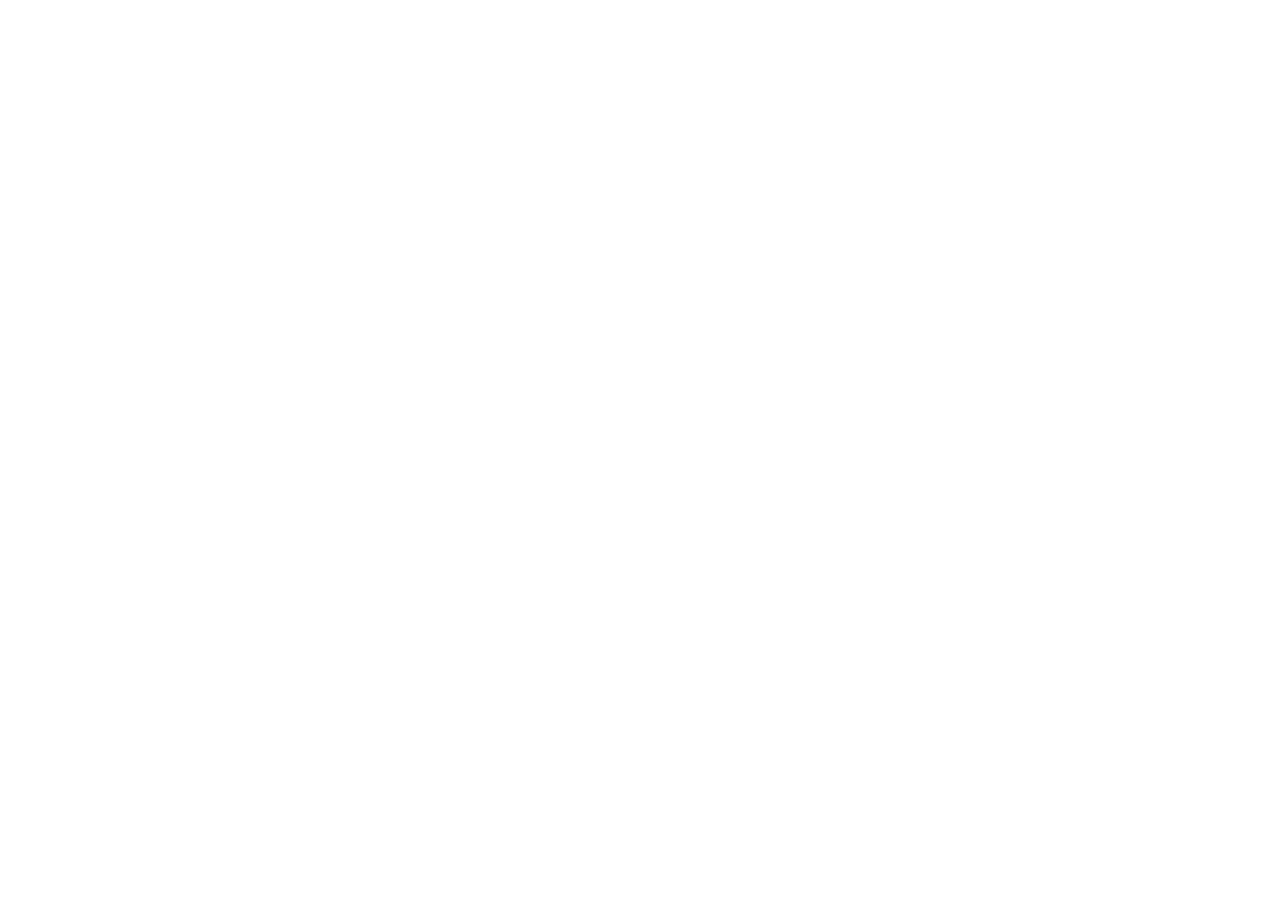
==== profile.html @ 712117a3 "created the plan for my html page using comments" ====
<!DOCTYPE html>
<html lang="en">
<head>
    <meta charset="UTF-8">
    <meta name="viewport" content="width=device-width, initial-scale=1.0">
    <title>Samir Djaafer, Future DevOps Engineer</title>
</head>
<body>
    <!-- Start of top div -->
    <!-- Image of me, centered -->
    <!-- My name in h1 -->
    <!-- My description in h2 -->
    <!-- Paragraph about me in p -->
    <!-- End of top div -->

    <!-- Start 2nd div, technologies section -->
    <!-- h2 tag saying technologies -->
    <!-- div for holding and flexing the 2 unordered lists -->
    <!-- first unordered list, backend technologies with list 3 items -->
    <!-- second unordered list, frontend technologies with 3 list items -->
    <!-- close div for flexing the 2 lists -->
    <!-- close 2nd div -->

    <!-- start 3rd div, hobbies section -->
    <!-- h2 saying favorite hobbies -->
    <!-- table with no headings, 3 rows and 2 columns per row, first column will colspan-1 for the image, second column will colspan-3 for the text -->
        <!-- The right column will have a h3 for the hobby name and a p for the paragraph about that hobby -->
    <!-- close 3rd div -->

</body>
</html>
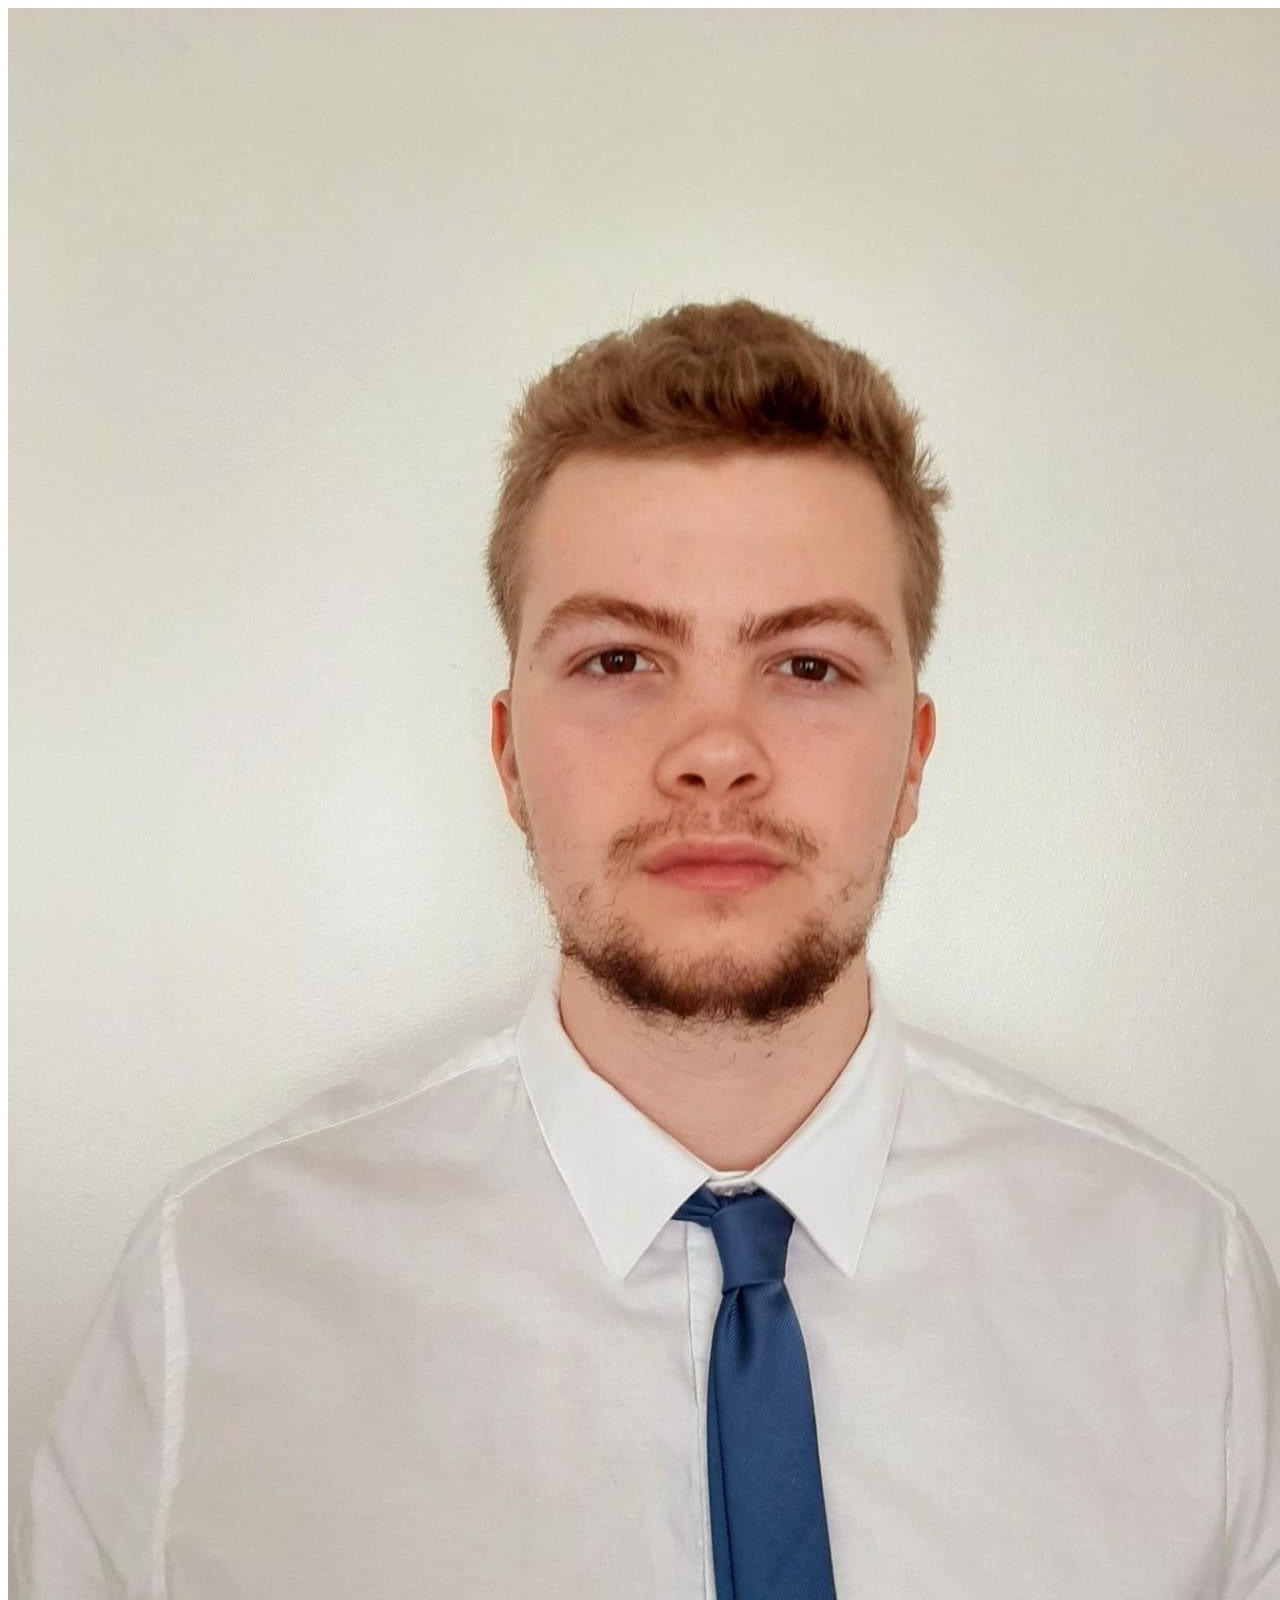
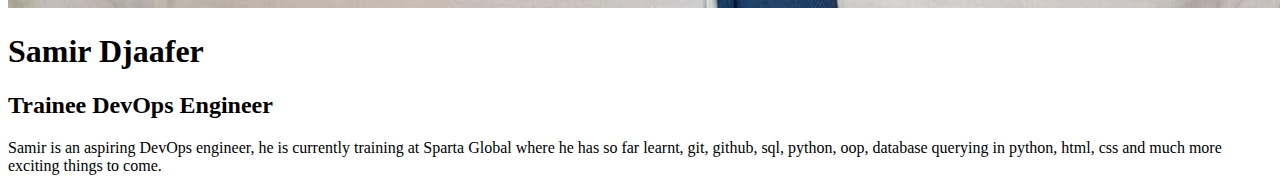
==== commit 5d085be3: "started writing the html for my first div" ====
--- a/profile.html
+++ b/profile.html
@@ -6,12 +6,12 @@
     <title>Samir Djaafer, Future DevOps Engineer</title>
 </head>
 <body>
-    <!-- Start of top div -->
-    <!-- Image of me, centered -->
-    <!-- My name in h1 -->
-    <!-- My description in h2 -->
-    <!-- Paragraph about me in p -->
-    <!-- End of top div -->
+    <div class="top-div">
+        <img id="samir" src="samir.jpeg" alt="A picture of Samir">
+        <h1>Samir Djaafer</h1>
+        <h2>Trainee DevOps Engineer</h2>
+        <p>Samir is an aspiring DevOps engineer, he is currently training at Sparta Global where he has so far learnt, git, github, sql, python, oop, database querying in python, html, css and much more exciting things to come.</p>
+    </div>
 
     <!-- Start 2nd div, technologies section -->
     <!-- h2 tag saying technologies -->
@@ -27,5 +27,9 @@
         <!-- The right column will have a h3 for the hobby name and a p for the paragraph about that hobby -->
     <!-- close 3rd div -->
 
+    <!-- footer section open -->
+    <!-- 3 icons spaced out using flexbox -->
+    <!-- footer section closed -->
+
 </body>
 </html>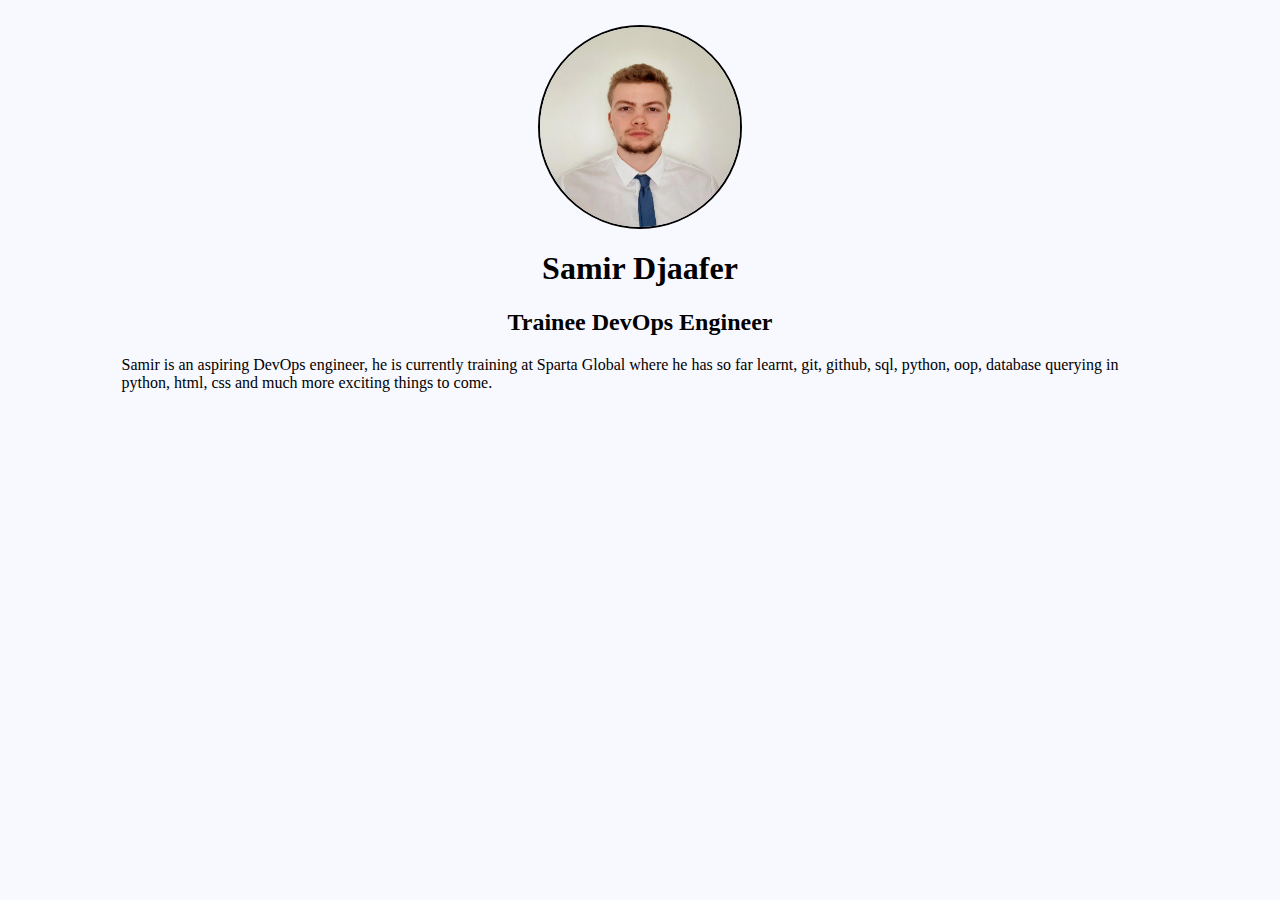
==== commit 2ec4b949: "css style file added and changed the look of the first div" ====
--- a/profile.html
+++ b/profile.html
@@ -4,6 +4,7 @@
     <meta charset="UTF-8">
     <meta name="viewport" content="width=device-width, initial-scale=1.0">
     <title>Samir Djaafer, Future DevOps Engineer</title>
+    <link rel="stylesheet" type="text/css" href="samir.css">
 </head>
 <body>
     <div class="top-div">
--- a/samir.css
+++ b/samir.css
@@ -0,0 +1,29 @@
+body{
+    width: 90%;
+    margin: auto;
+    background-color: ghostwhite;
+    margin-top: 25px;
+}
+
+.top-div{
+    width: 100%;
+}
+
+.top-div h1, .top-div h2 {
+    text-align: center;
+}
+
+.top-div p{
+    width: 90%;
+    margin: 0% 5%;
+}
+
+.top-div img{
+    width: 200px;
+    height: 200px;
+    display: block;
+    margin-left: auto;
+    margin-right: auto;
+    border-radius: 50%;
+    border: black 2px solid;
+}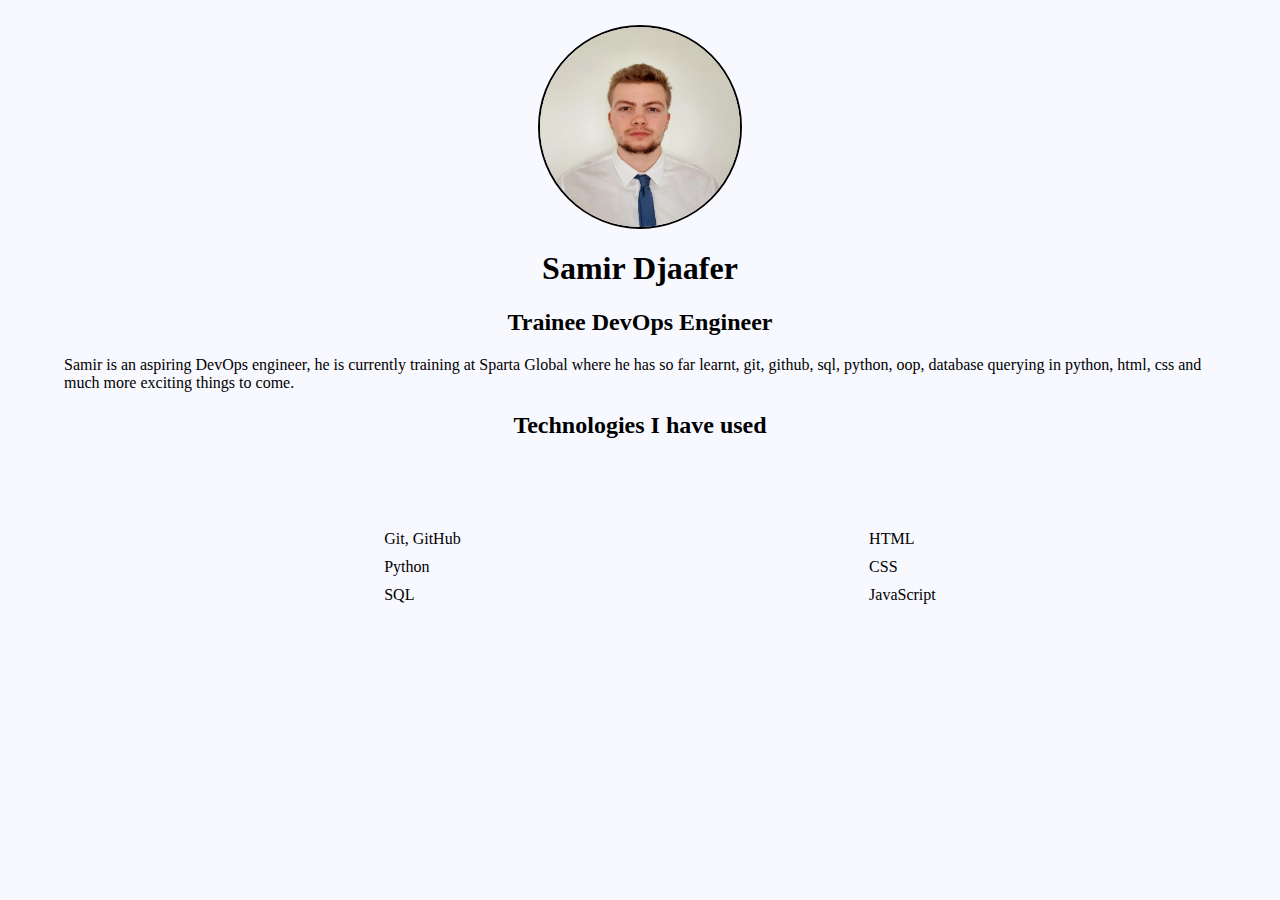
==== commit f2486d45: "some more styling added for 2nd section the flexbox is done, overall more colour and font, padding m" ====
--- a/profile.html
+++ b/profile.html
@@ -8,19 +8,27 @@
 </head>
 <body>
     <div class="top-div">
-        <img id="samir" src="samir.jpeg" alt="A picture of Samir">
+        <img src="samir.jpeg" alt="A picture of Samir">
         <h1>Samir Djaafer</h1>
         <h2>Trainee DevOps Engineer</h2>
         <p>Samir is an aspiring DevOps engineer, he is currently training at Sparta Global where he has so far learnt, git, github, sql, python, oop, database querying in python, html, css and much more exciting things to come.</p>
     </div>
 
-    <!-- Start 2nd div, technologies section -->
-    <!-- h2 tag saying technologies -->
-    <!-- div for holding and flexing the 2 unordered lists -->
-    <!-- first unordered list, backend technologies with list 3 items -->
-    <!-- second unordered list, frontend technologies with 3 list items -->
-    <!-- close div for flexing the 2 lists -->
-    <!-- close 2nd div -->
+    <div class ="technologies-div">
+        <h2>Technologies I have used</h2>
+        <div class="technologies-flex">
+            <ul>
+                <li>Git, GitHub</li>
+                <li>Python</li>
+                <li>SQL</li>
+            </ul>
+            <ul>
+                <li>HTML</li>
+                <li>CSS</li>
+                <li>JavaScript</li>
+            </ul>
+        </div>
+    </div>
 
     <!-- start 3rd div, hobbies section -->
     <!-- h2 saying favorite hobbies -->
--- a/samir.css
+++ b/samir.css
@@ -1,15 +1,17 @@
 body{
-    width: 90%;
+    width: 100%;
     margin: auto;
     background-color: ghostwhite;
     margin-top: 25px;
+
 }
 
 .top-div{
     width: 100%;
+    margin: auto;
 }
 
-.top-div h1, .top-div h2 {
+h1, h2 {
     text-align: center;
 }
 
@@ -26,4 +28,22 @@
     margin-right: auto;
     border-radius: 50%;
     border: black 2px solid;
+}
+
+.technologies-flex {
+    padding: 50px;
+    width: 75%;
+    margin: auto;
+    display: flex;
+    justify-content: space-around;
+    align-items: center;
+}
+
+.technologies-flex ul{
+    list-style: none;
+    padding: none;
+}
+
+.technologies-flex ul li{
+    padding: 5px;
 }